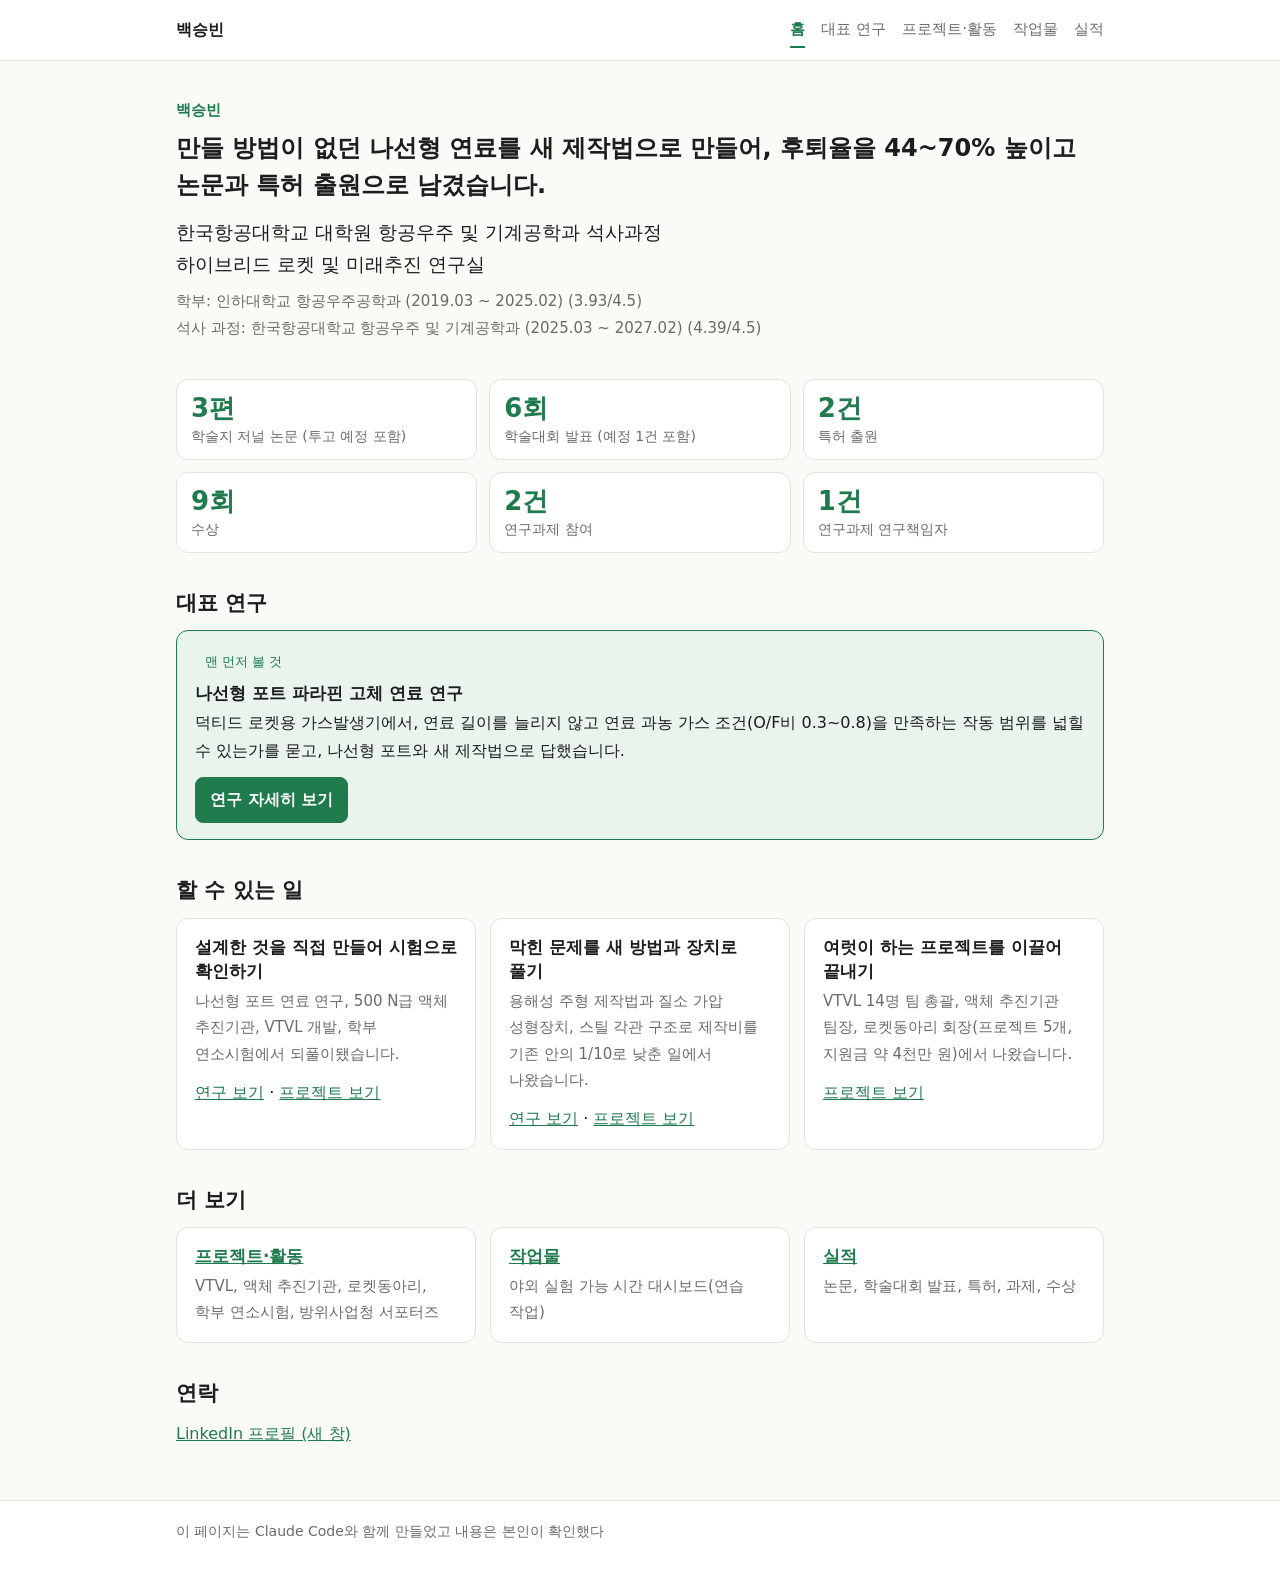
==== index.html @ ff6605e1 "Add portfolio site" ====
<!doctype html>
<html lang="ko">
<head>
<meta charset="utf-8">
<meta name="viewport" content="width=device-width,initial-scale=1">
<title>백승빈 · 연구 포트폴리오</title>
<meta name="description" content="한국항공대학교 대학원 석사과정 백승빈의 연구 포트폴리오. 나선형 포트 고체 연료 연구와 추진기관 개발 경험.">
<link rel="stylesheet" href="assets/style.css">
</head>
<body>
<header class="site"><div class="in">
  <a class="brand" href="index.html">백승빈</a>
  <nav aria-label="주 메뉴">
    <a href="index.html" aria-current="page">홈</a>
    <a href="research.html">대표 연구</a>
    <a href="projects.html">프로젝트·활동</a>
    <a href="work.html">작업물</a>
    <a href="record.html">실적</a>
  </nav>
</div></header>

<main>
  <section class="hero">
    <div class="name">백승빈</div>
    <p class="statement">만들 방법이 없던 나선형 연료를 새 제작법으로 만들어, 후퇴율을 44~70% 높이고 논문과 특허 출원으로 남겼습니다.</p>
    <p class="lead">한국항공대학교 대학원 항공우주 및 기계공학과 석사과정<br>하이브리드 로켓 및 미래추진 연구실</p>
    <p class="sub">학부: 인하대학교 항공우주공학과 (2019.03 ~ 2025.02) (3.93/4.5)<br>석사 과정: 한국항공대학교 항공우주 및 기계공학과 (2025.03 ~ 2027.02) (4.39/4.5)</p>
  </section>

  <ul class="stats" aria-label="실적 요약">
    <li><b>3편</b><span>학술지 저널 논문 (투고 예정 포함)</span></li>
    <li><b>6회</b><span>학술대회 발표 (예정 1건 포함)</span></li>
    <li><b>2건</b><span>특허 출원</span></li>
    <li><b>9회</b><span>수상</span></li>
    <li><b>2건</b><span>연구과제 참여</span></li>
    <li><b>1건</b><span>연구과제 연구책임자</span></li>
  </ul>

  <h2>대표 연구</h2>
  <div class="card feature">
    <span class="tag">맨 먼저 볼 것</span>
    <h3>나선형 포트 파라핀 고체 연료 연구</h3>
    <p>덕티드 로켓용 가스발생기에서, 연료 길이를 늘리지 않고 연료 과농 가스 조건(O/F비 0.3~0.8)을 만족하는 작동 범위를 넓힐 수 있는가를 묻고, 나선형 포트와 새 제작법으로 답했습니다.</p>
    <p><a class="btn solid" href="research.html">연구 자세히 보기</a></p>
  </div>

  <h2>할 수 있는 일</h2>
  <div class="cards">
    <div class="card">
      <h3>설계한 것을 직접 만들어 시험으로 확인하기</h3>
      <p class="sub">나선형 포트 연료 연구, 500 N급 액체 추진기관, VTVL 개발, 학부 연소시험에서 되풀이됐습니다.</p>
      <p><a href="research.html">연구 보기</a> · <a href="projects.html">프로젝트 보기</a></p>
    </div>
    <div class="card">
      <h3>막힌 문제를 새 방법과 장치로 풀기</h3>
      <p class="sub">용해성 주형 제작법과 질소 가압 성형장치, 스틸 각관 구조로 제작비를 기존 안의 1/10로 낮춘 일에서 나왔습니다.</p>
      <p><a href="research.html">연구 보기</a> · <a href="projects.html">프로젝트 보기</a></p>
    </div>
    <div class="card">
      <h3>여럿이 하는 프로젝트를 이끌어 끝내기</h3>
      <p class="sub">VTVL 14명 팀 총괄, 액체 추진기관 팀장, 로켓동아리 회장(프로젝트 5개, 지원금 약 4천만 원)에서 나왔습니다.</p>
      <p><a href="projects.html">프로젝트 보기</a></p>
    </div>
  </div>

  <h2>더 보기</h2>
  <div class="cards">
    <div class="card"><h3><a href="projects.html">프로젝트·활동</a></h3><p class="sub">VTVL, 액체 추진기관, 로켓동아리, 학부 연소시험, 방위사업청 서포터즈</p></div>
    <div class="card"><h3><a href="work.html">작업물</a></h3><p class="sub">야외 실험 가능 시간 대시보드(연습 작업)</p></div>
    <div class="card"><h3><a href="record.html">실적</a></h3><p class="sub">논문, 학술대회 발표, 특허, 과제, 수상</p></div>
  </div>

  <h2>연락</h2>
  <p><a href="https://www.linkedin.com/in/seungbin-baek-b2259829a" target="_blank" rel="noopener">LinkedIn 프로필 (새 창)</a></p>
</main>

<footer class="site"><div class="in">이 페이지는 Claude Code와 함께 만들었고 내용은 본인이 확인했다</div></footer>
</body>
</html>
---- assets/style.css ----
:root{--bg:#fafaf7;--card:#fff;--ink:#1d1d1b;--sub:#6b6b66;--line:#e4e3dc;--accent:#1f7a4d;--soft:#e8f4ec}
*{box-sizing:border-box}
html{-webkit-text-size-adjust:100%}
body{margin:0;background:var(--bg);color:var(--ink);font:16px/1.75 "Pretendard","Apple SD Gothic Neo","Malgun Gothic",system-ui,sans-serif;word-break:keep-all;overflow-wrap:break-word}
a{color:var(--accent)}
header.site{border-bottom:1px solid var(--line);background:var(--card)}
header.site .in{max-width:960px;margin:0 auto;padding:12px 16px;display:flex;flex-wrap:wrap;gap:6px 18px;align-items:center}
header.site .brand{font-weight:700;color:var(--ink);text-decoration:none;margin-right:auto}
header.site nav{display:flex;flex-wrap:wrap;gap:4px 16px;font-size:15px}
header.site nav a{color:var(--sub);text-decoration:none;padding:4px 0;border-bottom:2px solid transparent}
header.site nav a:hover{color:var(--ink)}
header.site nav a[aria-current="page"]{color:var(--accent);border-bottom-color:var(--accent);font-weight:600}
main{max-width:960px;margin:0 auto;padding:28px 16px 40px}
h1{font-size:28px;line-height:1.4;margin:0 0 10px}
h2{font-size:21px;line-height:1.4;margin:36px 0 12px}
h3{font-size:17px;line-height:1.45;margin:0 0 4px}
p{margin:0 0 12px}
.lead{font-size:19px;line-height:1.7;margin:0 0 8px}
.sub{color:var(--sub);font-size:15px}
.hero{padding:8px 0 4px}
.hero .name{font-size:15px;color:var(--accent);font-weight:700;margin-bottom:6px}
.hero .statement{font-size:24px;line-height:1.55;font-weight:700;margin:0 0 12px}
.stats{display:grid;grid-template-columns:repeat(3,1fr);gap:12px;margin:22px 0 8px;padding:0;list-style:none}
.stats li{background:var(--card);border:1px solid var(--line);border-radius:12px;padding:12px 14px}
.stats b{display:block;font-size:26px;line-height:1.3;color:var(--accent)}
.stats span{font-size:14px;color:var(--sub);line-height:1.5;display:block}
.cards{display:grid;grid-template-columns:repeat(auto-fit,minmax(260px,1fr));gap:14px}
.card{background:var(--card);border:1px solid var(--line);border-radius:12px;padding:16px 18px}
.card.feature{border-color:var(--accent);background:var(--soft)}
.card p:last-child{margin-bottom:0}
.tag{display:inline-block;font-size:13px;color:var(--accent);background:var(--soft);border-radius:999px;padding:1px 10px;margin-bottom:6px}
.btn{display:inline-block;border:1px solid var(--accent);color:var(--accent);background:#fff;border-radius:8px;padding:8px 14px;text-decoration:none;font-weight:600}
.btn.solid{background:var(--accent);color:#fff}
ul.plain{padding-left:20px;margin:6px 0 12px}
ul.plain li{margin:4px 0}
dl.facts{margin:0}
dl.facts dt{font-weight:700;margin-top:16px}
dl.facts dd{margin:4px 0 0}
.flow{display:flex;flex-wrap:wrap;gap:8px;align-items:stretch;list-style:none;padding:0;margin:12px 0 4px}
.flow li{flex:1 1 150px;background:var(--card);border:1px solid var(--line);border-radius:10px;padding:10px 12px;font-size:15px;line-height:1.55}
.flow li b{display:block;color:var(--accent);font-size:13px;margin-bottom:2px}
ul.rec{list-style:none;padding:0;margin:0}
ul.rec li{display:flex;gap:6px 18px;padding:12px 0;border-bottom:1px solid var(--line)}
ul.rec .when{flex:0 0 96px;color:var(--sub);font-size:14.5px}
ul.rec .what{flex:1;min-width:0}
ul.rec .what b{display:block}
ul.rec .what span{color:var(--sub);font-size:14.5px}
.frame{border:1px solid var(--line);border-radius:12px;background:#fff;overflow:hidden}
.frame iframe{display:block;width:100%;height:1000px;border:0}
.note{font-size:14.5px;color:var(--sub)}
footer.site{border-top:1px solid var(--line);background:var(--card)}
footer.site .in{max-width:960px;margin:0 auto;padding:18px 16px 28px;font-size:14px;color:var(--sub)}
@media (max-width:640px){
  h1{font-size:24px}
  .hero .statement{font-size:21px}
  .lead{font-size:17px}
  .stats{grid-template-columns:repeat(2,1fr)}
  ul.rec li{flex-direction:column;gap:2px}
  ul.rec .when{flex:none}
  .frame iframe{height:1200px}
}
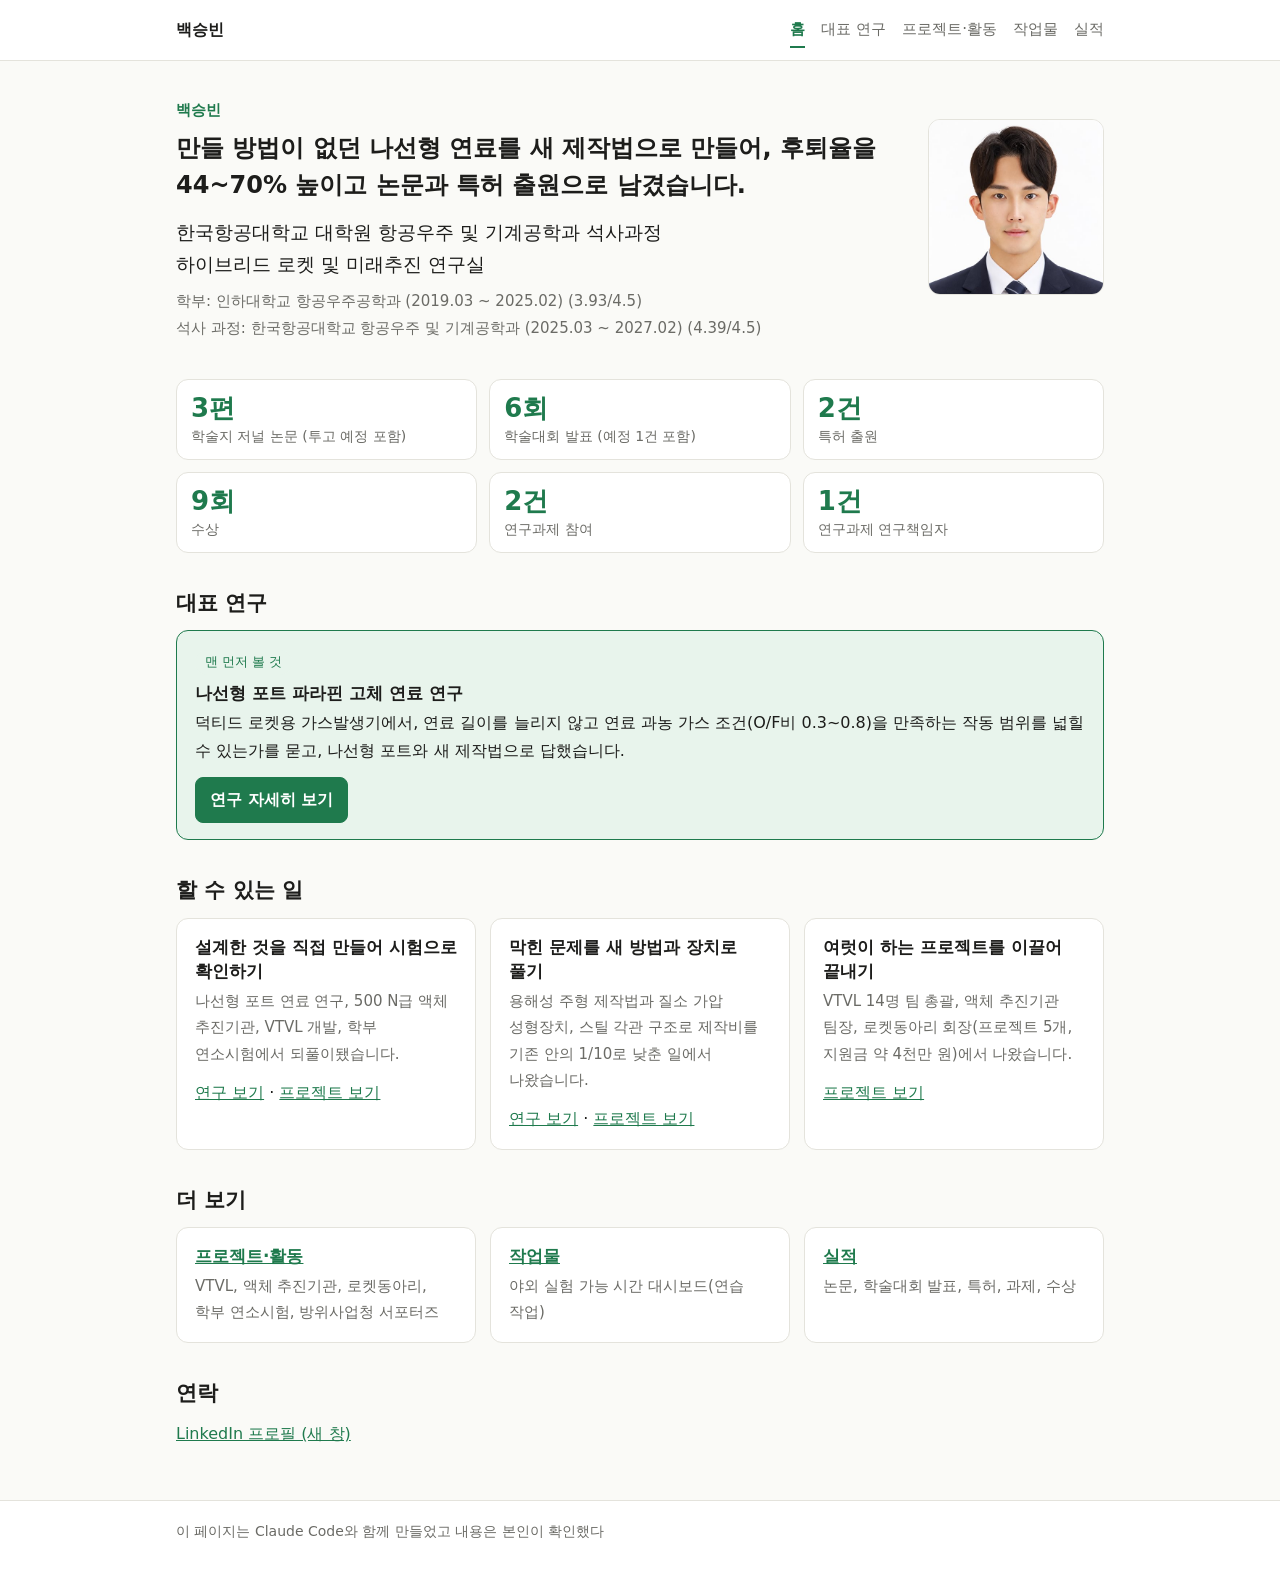
==== commit 73385fc6: "Add ID photo to home page" ====
--- a/index.html
+++ b/index.html
@@ -21,10 +21,13 @@
 
 <main>
   <section class="hero">
+    <div class="hero-text">
     <div class="name">백승빈</div>
     <p class="statement">만들 방법이 없던 나선형 연료를 새 제작법으로 만들어, 후퇴율을 44~70% 높이고 논문과 특허 출원으로 남겼습니다.</p>
     <p class="lead">한국항공대학교 대학원 항공우주 및 기계공학과 석사과정<br>하이브리드 로켓 및 미래추진 연구실</p>
     <p class="sub">학부: 인하대학교 항공우주공학과 (2019.03 ~ 2025.02) (3.93/4.5)<br>석사 과정: 한국항공대학교 항공우주 및 기계공학과 (2025.03 ~ 2027.02) (4.39/4.5)</p>
+    </div>
+    <img class="photo" src="assets/photo.jpg" width="176" height="176" alt="백승빈 증명사진">
   </section>
 
   <ul class="stats" aria-label="실적 요약">
--- a/assets/style.css
+++ b/assets/style.css
@@ -17,7 +17,8 @@
 p{margin:0 0 12px}
 .lead{font-size:19px;line-height:1.7;margin:0 0 8px}
 .sub{color:var(--sub);font-size:15px}
-.hero{padding:8px 0 4px}
+.hero{padding:8px 0 4px;display:grid;grid-template-columns:1fr auto;gap:8px 28px;align-items:start}
+.hero .photo{width:176px;height:176px;object-fit:cover;object-position:50% 12%;border-radius:12px;border:1px solid var(--line);background:#fff;margin-top:22px}
 .hero .name{font-size:15px;color:var(--accent);font-weight:700;margin-bottom:6px}
 .hero .statement{font-size:24px;line-height:1.55;font-weight:700;margin:0 0 12px}
 .stats{display:grid;grid-template-columns:repeat(3,1fr);gap:12px;margin:22px 0 8px;padding:0;list-style:none}
@@ -51,6 +52,8 @@
 footer.site{border-top:1px solid var(--line);background:var(--card)}
 footer.site .in{max-width:960px;margin:0 auto;padding:18px 16px 28px;font-size:14px;color:var(--sub)}
 @media (max-width:640px){
+  .hero{grid-template-columns:1fr}
+  .hero .photo{order:-1;width:112px;height:112px;margin-top:0}
   h1{font-size:24px}
   .hero .statement{font-size:21px}
   .lead{font-size:17px}
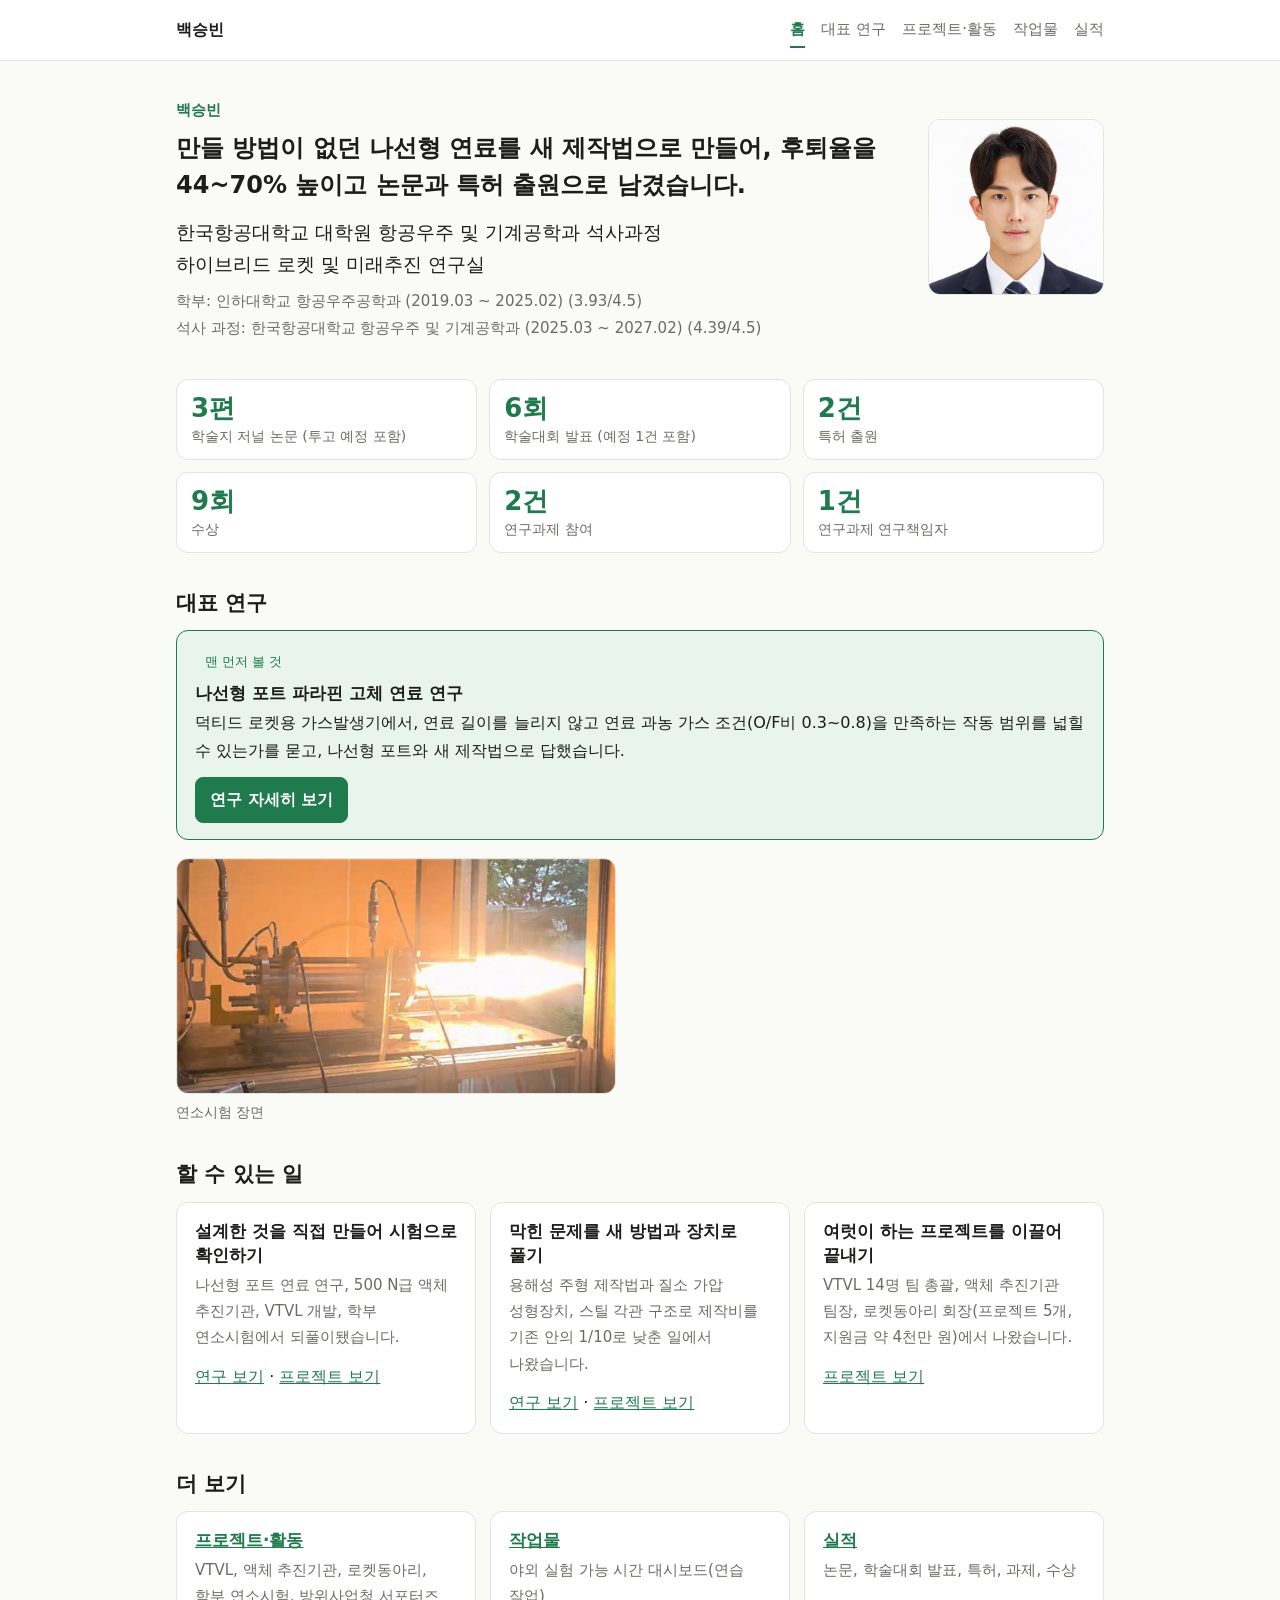
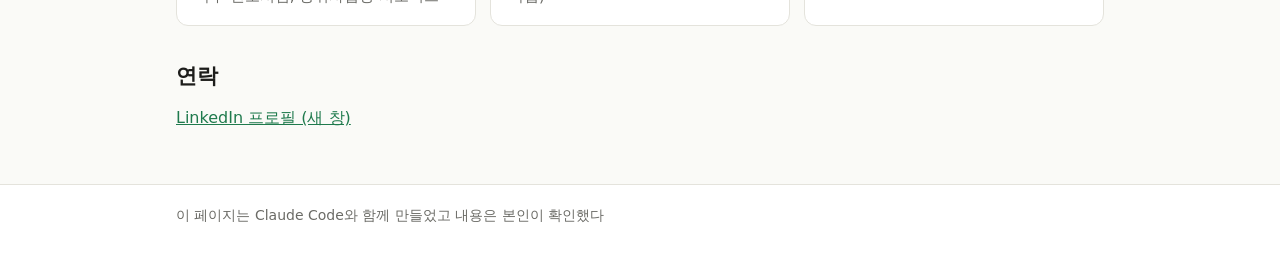
==== commit 8e93a06e: "Fix ID photo crop, add test photo" ====
--- a/index.html
+++ b/index.html
@@ -5,7 +5,7 @@
 <meta name="viewport" content="width=device-width,initial-scale=1">
 <title>백승빈 · 연구 포트폴리오</title>
 <meta name="description" content="한국항공대학교 대학원 석사과정 백승빈의 연구 포트폴리오. 나선형 포트 고체 연료 연구와 추진기관 개발 경험.">
-<link rel="stylesheet" href="assets/style.css">
+<link rel="stylesheet" href="assets/style.css?v=2">
 </head>
 <body>
 <header class="site"><div class="in">
@@ -47,6 +47,11 @@
     <p><a class="btn solid" href="research.html">연구 자세히 보기</a></p>
   </div>
 
+  <figure class="shot">
+    <img src="assets/hero-fire.jpg" width="537" height="286" alt="시험 장치에서 불꽃이 뿜어져 나오는 연소시험 장면">
+    <figcaption>연소시험 장면</figcaption>
+  </figure>
+
   <h2>할 수 있는 일</h2>
   <div class="cards">
     <div class="card">
--- a/assets/style.css
+++ b/assets/style.css
@@ -21,6 +21,9 @@
 .hero .photo{width:176px;height:176px;object-fit:cover;object-position:50% 12%;border-radius:12px;border:1px solid var(--line);background:#fff;margin-top:22px}
 .hero .name{font-size:15px;color:var(--accent);font-weight:700;margin-bottom:6px}
 .hero .statement{font-size:24px;line-height:1.55;font-weight:700;margin:0 0 12px}
+.shot{margin:18px 0 0;max-width:440px}
+.shot img{display:block;width:100%;height:auto;border-radius:12px;border:1px solid var(--line)}
+.shot figcaption{font-size:14px;color:var(--sub);margin-top:6px}
 .stats{display:grid;grid-template-columns:repeat(3,1fr);gap:12px;margin:22px 0 8px;padding:0;list-style:none}
 .stats li{background:var(--card);border:1px solid var(--line);border-radius:12px;padding:12px 14px}
 .stats b{display:block;font-size:26px;line-height:1.3;color:var(--accent)}
